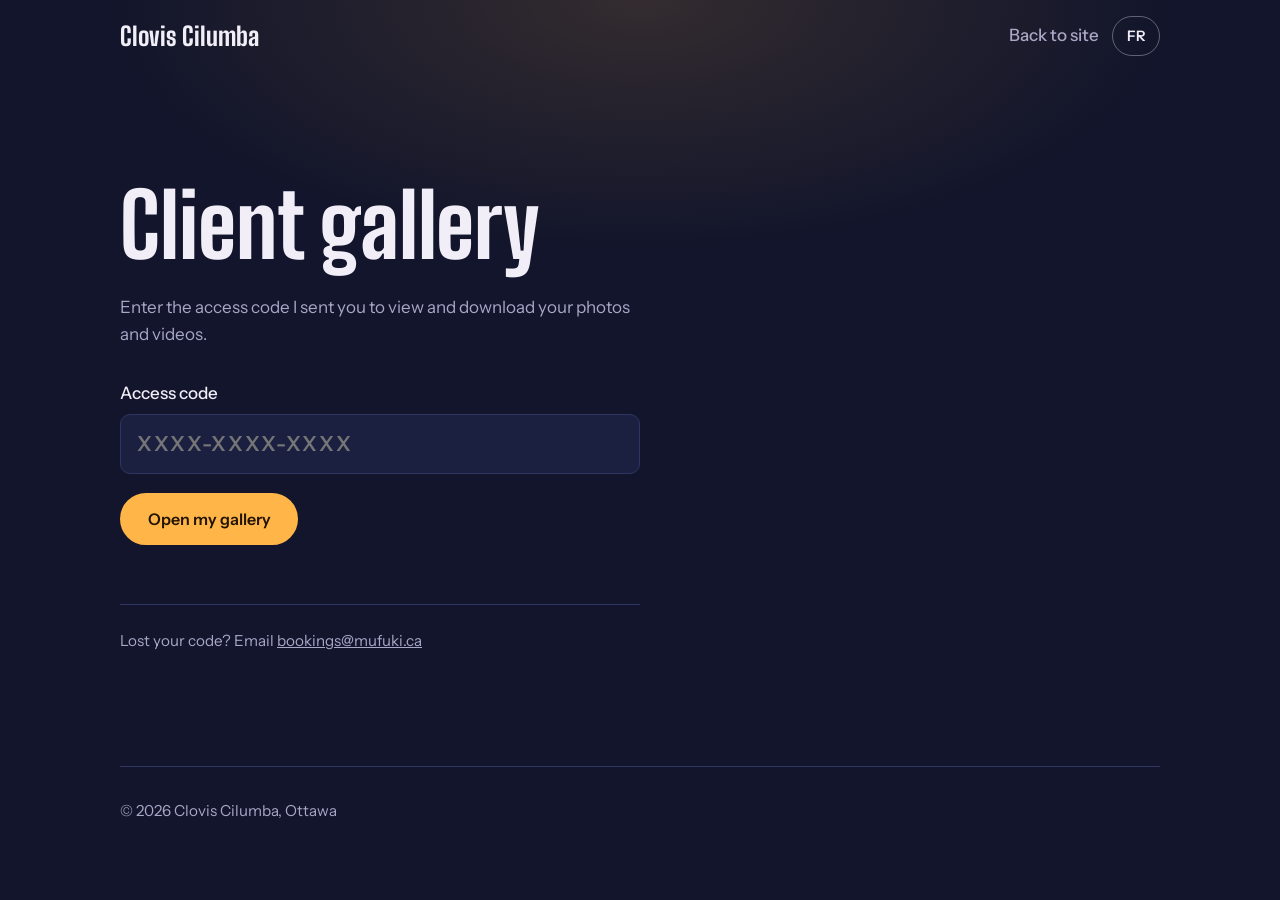
==== client.html @ d5818d7b "Add files via upload" ====
<!doctype html>
<html lang="en">
<head>
  <meta charset="utf-8">
  <meta name="viewport" content="width=device-width, initial-scale=1">
  <title>Client gallery | Clovis Cilumba</title>
  <meta name="robots" content="noindex">
  <link rel="preconnect" href="https://fonts.googleapis.com">
  <link rel="preconnect" href="https://fonts.gstatic.com" crossorigin>
  <link href="https://fonts.googleapis.com/css2?family=Big+Shoulders+Display:wght@700;800&family=Instrument+Sans:wght@400;500;600&display=swap" rel="stylesheet">
  <style>
    :root {
      --ink: #12152b; --stage: #1b2041; --line: #2f3561; --text: #f1eef8; --muted: #a9a6c6;
      --amber: #ffb547; --amber-ink: #241500;
      --display: "Big Shoulders Display", Impact, sans-serif;
      --body: "Instrument Sans", system-ui, sans-serif;
    }
    *, *::before, *::after { box-sizing: border-box; }
    [hidden] { display: none !important; }
    body {
      margin: 0; min-height: 100vh; color: var(--text); font: 400 1.0625rem/1.6 var(--body);
      background: radial-gradient(ellipse 60% 40% at 50% 0%, rgba(255,181,71,.14), transparent 70%), var(--ink);
      -webkit-font-smoothing: antialiased;
    }
    a { color: inherit; }
    :focus-visible { outline: 3px solid var(--amber); outline-offset: 3px; border-radius: 4px; }
    .wrap { width: min(1040px, 100% - 32px); margin-inline: auto; }
    header { display: flex; align-items: center; justify-content: space-between; height: 72px; gap: 1rem; }
    .logo { font: 800 1.6rem var(--display); text-decoration: none; }
    .head-right { display: flex; gap: .8rem; align-items: center; }
    .head-right a { color: var(--muted); text-decoration: none; font-weight: 500; }
    .head-right a:hover { color: var(--text); }
    .lang-btn {
      font: 600 .9rem var(--body); color: var(--text); background: transparent; cursor: pointer;
      border: 1px solid rgba(241,238,248,.35); border-radius: 999px; min-height: 40px; min-width: 48px; padding: 0 .8rem;
    }
    h1, h2 { font-family: var(--display); font-weight: 800; line-height: .95; margin: 0; }
    h1 { font-size: clamp(3rem, 9vw, 5.5rem); margin-bottom: .3em; }
    h2 { font-size: clamp(2rem, 5vw, 3rem); }
    .muted { color: var(--muted); }
    main { padding: clamp(3rem, 10vw, 7rem) 0 5rem; }

    .login { max-width: 520px; }
    .login p { margin: 0 0 2rem; }
    label { display: block; font-weight: 500; margin-bottom: .4rem; }
    input {
      width: 100%; font: 600 1.3rem/1 var(--body); letter-spacing: .08em; text-transform: uppercase;
      color: var(--text); background: var(--stage); border: 1px solid var(--line); border-radius: 10px;
      padding: 1rem; min-height: 60px;
    }
    input:focus { outline: none; border-color: var(--amber); box-shadow: 0 0 0 3px rgba(255,181,71,.25); }
    .btn {
      display: inline-flex; align-items: center; justify-content: center; gap: .5rem;
      min-height: 52px; padding: 0 1.6rem; border-radius: 999px; font: 600 1rem var(--body);
      text-decoration: none; cursor: pointer; border: 2px solid var(--amber);
    }
    .btn-solid { background: var(--amber); color: var(--amber-ink); }
    .btn-solid:hover { background: #ffc66e; }
    .btn-solid:disabled { opacity: .6; cursor: progress; }
    .btn-line { background: transparent; color: var(--text); border-color: rgba(241,238,248,.4); }
    .row { display: flex; flex-wrap: wrap; gap: .8rem; align-items: center; margin-top: 1.2rem; }
    .msg { min-height: 1.6em; margin: 1rem 0 0; }
    .msg.err { color: #ff9b8a; }
    .help { margin-top: 3rem; padding-top: 1.5rem; border-top: 1px solid var(--line); font-size: .95rem; }

    .gallery-head { display: flex; flex-wrap: wrap; justify-content: space-between; align-items: end; gap: 1.5rem; margin-bottom: 2rem; }
    .meta { display: flex; flex-wrap: wrap; gap: .4rem 1.5rem; margin: .6rem 0 0; color: var(--muted); }
    .note { background: var(--stage); border-left: 3px solid var(--amber); padding: 1rem 1.2rem; border-radius: 0 8px 8px 0; margin: 0 0 2rem; white-space: pre-line; }
    .preview { width: 100%; height: min(70vh, 640px); border: 1px solid var(--line); border-radius: 12px; background: #fff; }
    .expired { color: #ff9b8a; }
    footer { padding: 2rem 0; color: var(--muted); font-size: .95rem; border-top: 1px solid var(--line); }
  </style>
</head>
<body>
  <div class="wrap">
    <header>
      <a class="logo" href="index.html">Clovis Cilumba</a>
      <div class="head-right">
        <a href="index.html" data-i18n="back">Back to site</a>
        <button class="lang-btn" type="button" id="langBtn">FR</button>
      </div>
    </header>

    <main>
      <!-- ========== LOGIN ========== -->
      <section class="login" id="loginView">
        <h1 data-i18n="title">Client gallery</h1>
        <p class="muted" data-i18n="intro">Enter the access code I sent you to view and download your photos and videos.</p>
        <form id="loginForm" novalidate>
          <label for="code" data-i18n="codeLabel">Access code</label>
          <input id="code" name="code" autocomplete="off" autocapitalize="characters" spellcheck="false" placeholder="XXXX-XXXX-XXXX" required>
          <div class="row">
            <button class="btn btn-solid" type="submit" id="openBtn" data-i18n="open">Open my gallery</button>
          </div>
          <p class="msg" id="msg" role="status" aria-live="polite"></p>
        </form>
        <p class="help muted"><span data-i18n="help">Lost your code?</span> <a href="mailto:bookings@mufuki.ca">bookings@mufuki.ca</a></p>
      </section>

      <!-- ========== GALLERY ========== -->
      <section id="galleryView" hidden>
        <div class="gallery-head">
          <div>
            <p class="muted" id="hello"></p>
            <h1 id="gTitle"></h1>
            <p class="meta"><span id="gDate"></span><span id="gExpires"></span></p>
          </div>
          <div class="row">
            <a class="btn btn-solid" id="gDownload" target="_blank" rel="noopener" data-i18n="download">Download all files</a>
            <button class="btn btn-line" type="button" id="closeBtn" data-i18n="close">Close gallery</button>
          </div>
        </div>
        <p class="note" id="gNote" hidden></p>
        <iframe class="preview" id="gPreview" title="Gallery preview" hidden></iframe>
      </section>
    </main>

    <footer>&copy; <span id="year"></span> Clovis Cilumba, Ottawa</footer>
  </div>

<script>
/* =====================================================================
   CLIENT GALLERIES
   Each line below is one locked gallery. Create a new line with
   tools/gallery-maker.html, then paste it inside the [ ] list.
   The links are encrypted: nobody can read them without the client's code.
   Delete a line to remove a client's access.
   ===================================================================== */
const GALLERIES = [
  /* DEMO — code: DEMO-MUFU-2026. Delete this line once you have real clients. */
  {"s":"Qsanj/feGpn6pOempmGGug==","i":"v9YOTbAv8k3YKZqf","d":"/j+Fe1Le2o4Qx+Qf/f35LgTFXld9yocIgEFwBlvrXRUAEn7rN/5tGnNnBBkgeGa3mvpe9JDoxtyqYW3SiLTsDOBgBNCcYHzzmkC4Wcxe+TPyT1O0MRAT4qTUroLCnpbDIBcySe29+goSZjvpOXcWFYsi3GtcZGVY8OdIrBcwDf+FDxqox8JqxhsyLT07Kzv3HM4vBSloK0FIlTQu2ou4hqwQlgRQdPwxYjEWAjSINi+AP9yooW/Ha5sBu5yv0IMup9cMrM+SKU+9JWsT6vvBrltAne4L6AQ1yWyYLgvvUcyhIZ2QzVfHC/OgXrXDvUPo6GyFxw=="},
];

const I18N = {
  en: {
    pageTitle: "Client gallery | Clovis Cilumba", back: "Back to site", langSwitch: "Voir en français",
    title: "Client gallery", intro: "Enter the access code I sent you to view and download your photos and videos.",
    codeLabel: "Access code", open: "Open my gallery", checking: "Checking your code…",
    empty: "Enter your access code first.",
    wrong: "That code doesn't match a gallery. Check the code in your email and try again.",
    help: "Lost your code? Email", hello: "Hi {n},", download: "Download all files", close: "Close gallery",
    available: "Available until {d}", expiredOn: "This gallery expired on {d}. Email bookings@mufuki.ca to get your files again.",
    noCrypto: "Your browser can't open the gallery. Try an up-to-date Chrome, Safari, Edge or Firefox.",
  },
  fr: {
    pageTitle: "Galerie client | Clovis Cilumba", back: "Retour au site", langSwitch: "View in English",
    title: "Galerie client", intro: "Entrez le code d'accès que je vous ai envoyé pour voir et télécharger vos photos et vidéos.",
    codeLabel: "Code d'accès", open: "Ouvrir ma galerie", checking: "Vérification du code…",
    empty: "Entrez d'abord votre code d'accès.",
    wrong: "Ce code ne correspond à aucune galerie. Vérifiez le code dans votre courriel et réessayez.",
    help: "Code perdu? Écrivez à", hello: "Bonjour {n},", download: "Télécharger tous les fichiers", close: "Fermer la galerie",
    available: "Disponible jusqu'au {d}", expiredOn: "Cette galerie a expiré le {d}. Écrivez à bookings@mufuki.ca pour récupérer vos fichiers.",
    noCrypto: "Votre navigateur ne peut pas ouvrir la galerie. Essayez une version récente de Chrome, Safari, Edge ou Firefox.",
  },
};

const store = {
  get(k) { try { return localStorage.getItem(k); } catch { return null; } },
  set(k, v) { try { localStorage.setItem(k, v); } catch {} },
};
let lang = store.get("lang") || ((navigator.language || "").toLowerCase().startsWith("fr") ? "fr" : "en");
if (!I18N[lang]) lang = "en";
const t = (k, v = {}) => Object.entries(v).reduce((s, [a, b]) => s.replaceAll("{" + a + "}", b), I18N[lang][k] ?? I18N.en[k] ?? k);
const fmtDate = iso => {
  if (!iso) return "";
  const [y, m, d] = iso.split("-").map(Number);
  return new Intl.DateTimeFormat(lang === "fr" ? "fr-CA" : "en-CA", { dateStyle: "long" }).format(new Date(y, m - 1, d));
};

let opened = null;
function applyLang() {
  document.documentElement.lang = lang;
  document.title = t("pageTitle");
  document.querySelectorAll("[data-i18n]").forEach(el => { el.textContent = t(el.dataset.i18n); });
  const b = document.getElementById("langBtn");
  b.textContent = lang === "en" ? "FR" : "EN";
  b.lang = lang === "en" ? "fr" : "en";
  b.setAttribute("aria-label", t("langSwitch"));
  if (opened) showGallery(opened);
}
document.getElementById("langBtn").addEventListener("click", () => { lang = lang === "en" ? "fr" : "en"; store.set("lang", lang); applyLang(); });

/* ---------- Decryption (AES-GCM, key from the code with PBKDF2) ---------- */
const enc = new TextEncoder(), dec = new TextDecoder();
const unb64 = s => Uint8Array.from(atob(s), c => c.charCodeAt(0));
const norm = c => (c || "").toUpperCase().replace(/[^A-Z0-9]/g, "");
async function keyFrom(code, salt) {
  const base = await crypto.subtle.importKey("raw", enc.encode(norm(code)), "PBKDF2", false, ["deriveKey"]);
  return crypto.subtle.deriveKey({ name: "PBKDF2", salt, iterations: 150000, hash: "SHA-256" }, base, { name: "AES-GCM", length: 256 }, false, ["decrypt"]);
}
async function unlock(code) {
  for (const g of GALLERIES) {
    try {
      const key = await keyFrom(code, unb64(g.s));
      const plain = await crypto.subtle.decrypt({ name: "AES-GCM", iv: unb64(g.i) }, key, unb64(g.d));
      return JSON.parse(dec.decode(plain));
    } catch { /* not this gallery */ }
  }
  return null;
}

/* ---------- Views ---------- */
function driveEmbed(url) {
  const m = (url || "").match(/drive\.google\.com\/drive\/(?:u\/\d+\/)?folders\/([\w-]+)/);
  return m ? `https://drive.google.com/embeddedfolderview?id=${m[1]}#grid` : null;
}
function showGallery(g) {
  opened = g;
  document.getElementById("loginView").hidden = true;
  document.getElementById("galleryView").hidden = false;
  document.getElementById("hello").textContent = t("hello", { n: g.client });
  document.getElementById("gTitle").textContent = g.title;
  document.getElementById("gDate").textContent = fmtDate(g.date);
  const today = new Date().toISOString().slice(0, 10);
  const expired = g.expires && g.expires < today;
  const ex = document.getElementById("gExpires");
  ex.textContent = g.expires ? (expired ? t("expiredOn", { d: fmtDate(g.expires) }) : t("available", { d: fmtDate(g.expires) })) : "";
  ex.className = expired ? "expired" : "";
  const dl = document.getElementById("gDownload");
  dl.hidden = expired; dl.href = expired ? "#" : g.link;
  const note = document.getElementById("gNote");
  note.hidden = !g.note; note.textContent = g.note || "";
  const pv = document.getElementById("gPreview");
  const emb = expired ? null : driveEmbed(g.link);
  pv.hidden = !emb;
  if (emb && pv.src !== emb) pv.src = emb;
  document.title = g.title + " | Clovis Cilumba";
}
document.getElementById("closeBtn").addEventListener("click", () => {
  opened = null;
  document.getElementById("galleryView").hidden = true;
  document.getElementById("loginView").hidden = false;
  document.getElementById("gPreview").src = "about:blank";
  document.getElementById("code").value = "";
  document.getElementById("msg").textContent = "";
  history.replaceState(null, "", location.pathname);
  applyLang();
});

const msg = document.getElementById("msg");
async function tryCode(code) {
  msg.className = "msg";
  if (!norm(code)) { msg.textContent = t("empty"); msg.classList.add("err"); return; }
  if (!window.crypto || !crypto.subtle) { msg.textContent = t("noCrypto"); msg.classList.add("err"); return; }
  const btn = document.getElementById("openBtn");
  btn.disabled = true; msg.textContent = t("checking");
  const g = await unlock(code);
  btn.disabled = false;
  if (!g) { msg.textContent = t("wrong"); msg.classList.add("err"); return; }
  msg.textContent = "";
  showGallery(g);
}
document.getElementById("loginForm").addEventListener("submit", e => { e.preventDefault(); tryCode(document.getElementById("code").value); });

document.getElementById("year").textContent = new Date().getFullYear();
applyLang();

/* Direct link: client.html#code=XXXX-XXXX-XXXX (the part after # never leaves the browser) */
const hashCode = new URLSearchParams(location.hash.slice(1)).get("code");
if (hashCode) { document.getElementById("code").value = hashCode; tryCode(hashCode); }
</script>
</body>
</html>
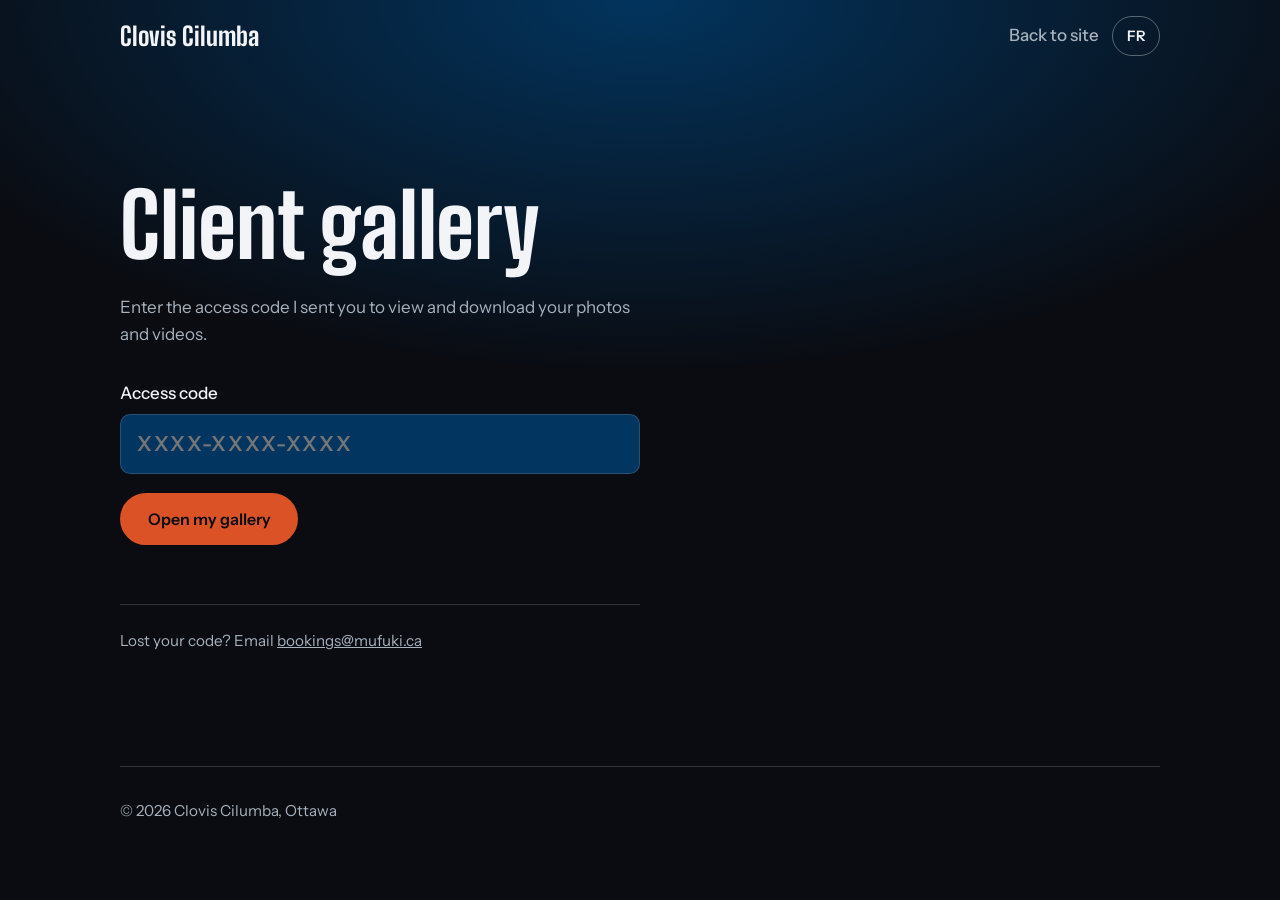
==== commit aaa7a8bf: "Add files via upload" ====
--- a/client.html
+++ b/client.html
@@ -10,8 +10,8 @@
   <link href="https://fonts.googleapis.com/css2?family=Big+Shoulders+Display:wght@700;800&family=Instrument+Sans:wght@400;500;600&display=swap" rel="stylesheet">
   <style>
     :root {
-      --ink: #12152b; --stage: #1b2041; --line: #2f3561; --text: #f1eef8; --muted: #a9a6c6;
-      --amber: #ffb547; --amber-ink: #241500;
+      --ink: #0A0C12; --stage: #023661; --line: rgba(118,130,142,.35); --text: #F2F4F7; --muted: #A7B1BC;
+      --amber: #DB5227; --amber-ink: #0A0C12;
       --display: "Big Shoulders Display", Impact, sans-serif;
       --body: "Instrument Sans", system-ui, sans-serif;
     }
@@ -19,7 +19,7 @@
     [hidden] { display: none !important; }
     body {
       margin: 0; min-height: 100vh; color: var(--text); font: 400 1.0625rem/1.6 var(--body);
-      background: radial-gradient(ellipse 60% 40% at 50% 0%, rgba(255,181,71,.14), transparent 70%), var(--ink);
+      background: radial-gradient(ellipse 80% 55% at 50% 0%, rgba(2,54,97,.95), transparent 75%), var(--ink);
       -webkit-font-smoothing: antialiased;
     }
     a { color: inherit; }
@@ -32,7 +32,7 @@
     .head-right a:hover { color: var(--text); }
     .lang-btn {
       font: 600 .9rem var(--body); color: var(--text); background: transparent; cursor: pointer;
-      border: 1px solid rgba(241,238,248,.35); border-radius: 999px; min-height: 40px; min-width: 48px; padding: 0 .8rem;
+      border: 1px solid rgba(242,244,247,.35); border-radius: 999px; min-height: 40px; min-width: 48px; padding: 0 .8rem;
     }
     h1, h2 { font-family: var(--display); font-weight: 800; line-height: .95; margin: 0; }
     h1 { font-size: clamp(3rem, 9vw, 5.5rem); margin-bottom: .3em; }
@@ -48,16 +48,16 @@
       color: var(--text); background: var(--stage); border: 1px solid var(--line); border-radius: 10px;
       padding: 1rem; min-height: 60px;
     }
-    input:focus { outline: none; border-color: var(--amber); box-shadow: 0 0 0 3px rgba(255,181,71,.25); }
+    input:focus { outline: none; border-color: var(--amber); box-shadow: 0 0 0 3px rgba(219,82,39,.25); }
     .btn {
       display: inline-flex; align-items: center; justify-content: center; gap: .5rem;
       min-height: 52px; padding: 0 1.6rem; border-radius: 999px; font: 600 1rem var(--body);
       text-decoration: none; cursor: pointer; border: 2px solid var(--amber);
     }
     .btn-solid { background: var(--amber); color: var(--amber-ink); }
-    .btn-solid:hover { background: #ffc66e; }
+    .btn-solid:hover { background: #E8643A; }
     .btn-solid:disabled { opacity: .6; cursor: progress; }
-    .btn-line { background: transparent; color: var(--text); border-color: rgba(241,238,248,.4); }
+    .btn-line { background: transparent; color: var(--text); border-color: rgba(242,244,247,.4); }
     .row { display: flex; flex-wrap: wrap; gap: .8rem; align-items: center; margin-top: 1.2rem; }
     .msg { min-height: 1.6em; margin: 1rem 0 0; }
     .msg.err { color: #ff9b8a; }
@@ -66,7 +66,7 @@
     .gallery-head { display: flex; flex-wrap: wrap; justify-content: space-between; align-items: end; gap: 1.5rem; margin-bottom: 2rem; }
     .meta { display: flex; flex-wrap: wrap; gap: .4rem 1.5rem; margin: .6rem 0 0; color: var(--muted); }
     .note { background: var(--stage); border-left: 3px solid var(--amber); padding: 1rem 1.2rem; border-radius: 0 8px 8px 0; margin: 0 0 2rem; white-space: pre-line; }
-    .preview { width: 100%; height: min(70vh, 640px); border: 1px solid var(--line); border-radius: 12px; background: #fff; }
+    .preview { width: 100%; height: min(70vh, 640px); border: 1px solid var(--line); border-radius: 12px; background: #F2F4F7; }
     .expired { color: #ff9b8a; }
     footer { padding: 2rem 0; color: var(--muted); font-size: .95rem; border-top: 1px solid var(--line); }
   </style>
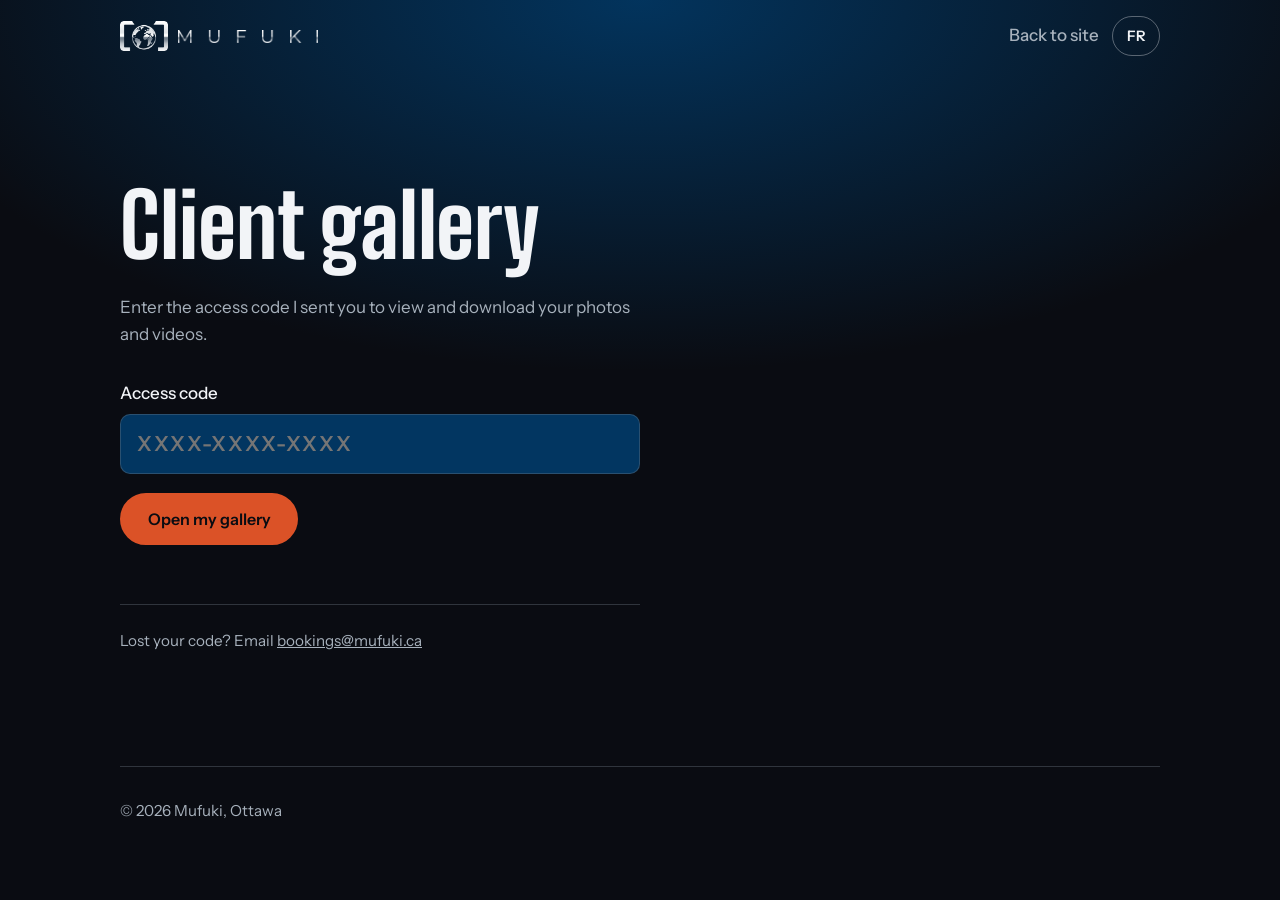
==== commit ea1303fb: "Add files via upload" ====
--- a/client.html
+++ b/client.html
@@ -3,8 +3,10 @@
 <head>
   <meta charset="utf-8">
   <meta name="viewport" content="width=device-width, initial-scale=1">
-  <title>Client gallery | Clovis Cilumba</title>
+  <title>Client gallery | Mufuki</title>
   <meta name="robots" content="noindex">
+  <link rel="icon" type="image/png" href="images/favicon.png">
+  <link rel="apple-touch-icon" href="images/apple-touch-icon.png">
   <link rel="preconnect" href="https://fonts.googleapis.com">
   <link rel="preconnect" href="https://fonts.gstatic.com" crossorigin>
   <link href="https://fonts.googleapis.com/css2?family=Big+Shoulders+Display:wght@700;800&family=Instrument+Sans:wght@400;500;600&display=swap" rel="stylesheet">
@@ -26,7 +28,9 @@
     :focus-visible { outline: 3px solid var(--amber); outline-offset: 3px; border-radius: 4px; }
     .wrap { width: min(1040px, 100% - 32px); margin-inline: auto; }
     header { display: flex; align-items: center; justify-content: space-between; height: 72px; gap: 1rem; }
-    .logo { font: 800 1.6rem var(--display); text-decoration: none; }
+    .logo { display: flex; align-items: center; gap: 10px; text-decoration: none; }
+    .logo .mark { height: 30px; width: auto; }
+    .logo .word { height: 13px; width: auto; }
     .head-right { display: flex; gap: .8rem; align-items: center; }
     .head-right a { color: var(--muted); text-decoration: none; font-weight: 500; }
     .head-right a:hover { color: var(--text); }
@@ -74,7 +78,7 @@
 <body>
   <div class="wrap">
     <header>
-      <a class="logo" href="index.html">Clovis Cilumba</a>
+      <a class="logo" href="index.html"><img class="mark" src="images/logo-mark.png" alt="" width="160" height="99"><img class="word" src="images/logo-word.png" alt="Mufuki" width="600" height="56"></a>
       <div class="head-right">
         <a href="index.html" data-i18n="back">Back to site</a>
         <button class="lang-btn" type="button" id="langBtn">FR</button>
@@ -115,7 +119,7 @@
       </section>
     </main>
 
-    <footer>&copy; <span id="year"></span> Clovis Cilumba, Ottawa</footer>
+    <footer>&copy; <span id="year"></span> Mufuki, Ottawa</footer>
   </div>
 
 <script>
@@ -133,7 +137,7 @@
 
 const I18N = {
   en: {
-    pageTitle: "Client gallery | Clovis Cilumba", back: "Back to site", langSwitch: "Voir en français",
+    pageTitle: "Client gallery | Mufuki", back: "Back to site", langSwitch: "Voir en français",
     title: "Client gallery", intro: "Enter the access code I sent you to view and download your photos and videos.",
     codeLabel: "Access code", open: "Open my gallery", checking: "Checking your code…",
     empty: "Enter your access code first.",
@@ -143,7 +147,7 @@
     noCrypto: "Your browser can't open the gallery. Try an up-to-date Chrome, Safari, Edge or Firefox.",
   },
   fr: {
-    pageTitle: "Galerie client | Clovis Cilumba", back: "Retour au site", langSwitch: "View in English",
+    pageTitle: "Galerie client | Mufuki", back: "Retour au site", langSwitch: "View in English",
     title: "Galerie client", intro: "Entrez le code d'accès que je vous ai envoyé pour voir et télécharger vos photos et vidéos.",
     codeLabel: "Code d'accès", open: "Ouvrir ma galerie", checking: "Vérification du code…",
     empty: "Entrez d'abord votre code d'accès.",
@@ -224,7 +228,7 @@
   const emb = expired ? null : driveEmbed(g.link);
   pv.hidden = !emb;
   if (emb && pv.src !== emb) pv.src = emb;
-  document.title = g.title + " | Clovis Cilumba";
+  document.title = g.title + " | Mufuki";
 }
 document.getElementById("closeBtn").addEventListener("click", () => {
   opened = null;
